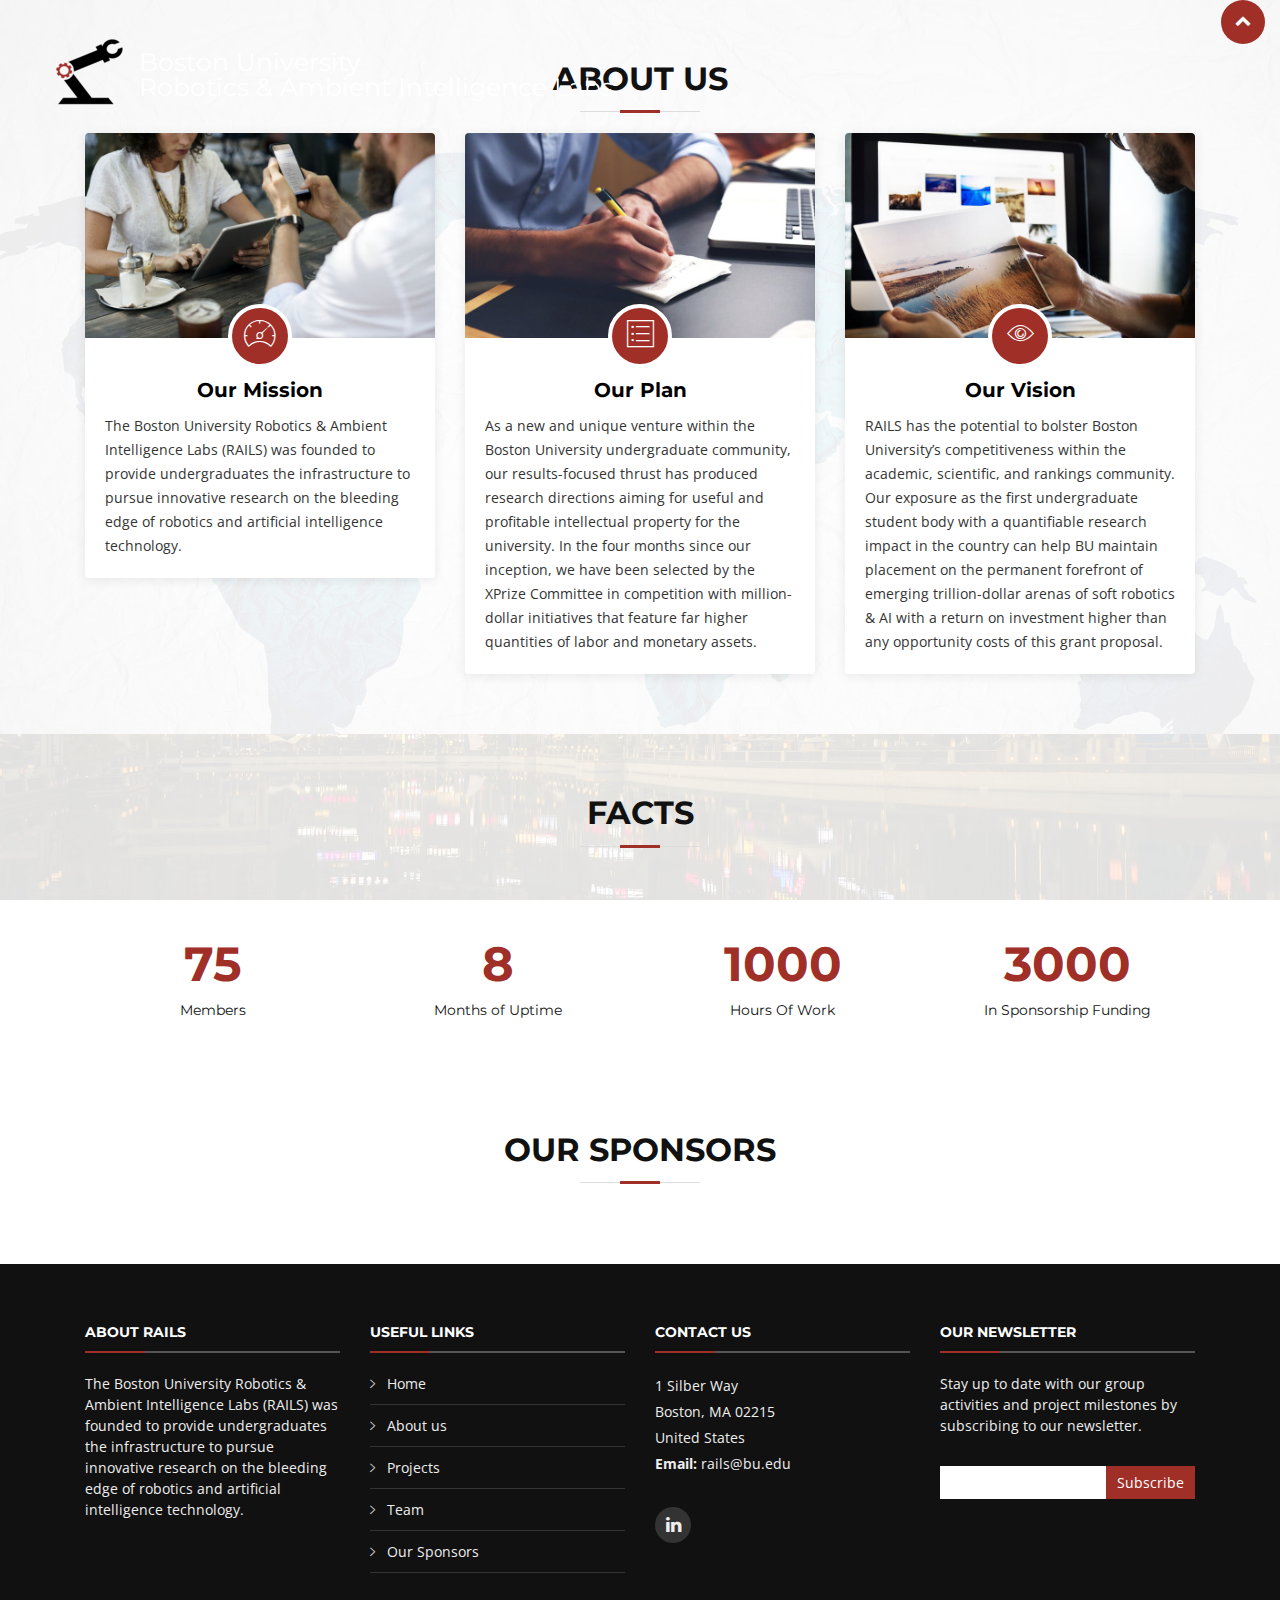
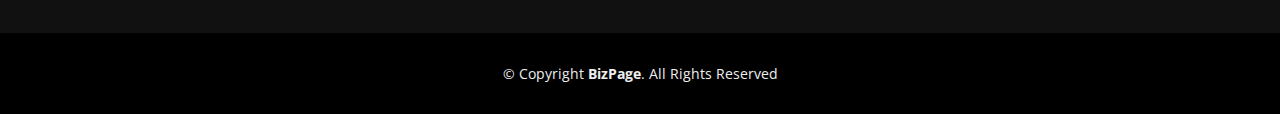
==== html/about.html @ ae58e908 "n" ====
<!DOCTYPE html>
<html lang="en">
<head>
  <meta charset="utf-8">
  <title>Home Page | BU RAILS</title>
  <meta content="width=device-width, initial-scale=1.0" name="viewport">
  <meta content="" name="keywords">
  <meta content="" name="description">

  <!-- Favicons -->
  <link href="../img/rails_official_shorter.png" rel="icon">
  <link href="../img/rails_official_shorter.png" rel="apple-touch-icon">

  <!-- Google Fonts -->
  <link href="https://fonts.googleapis.com/css?family=Open+Sans:300,300i,400,400i,700,700i|Montserrat:300,400,500,700" rel="stylesheet">

  <!-- Bootstrap CSS File -->
  <link href="../lib/bootstrap/css/bootstrap.min.css" rel="stylesheet">

  <!-- Libraries CSS Files -->
  <link href="../lib/font-awesome/css/font-awesome.min.css" rel="stylesheet">
  <link href="../lib/animate/animate.min.css" rel="stylesheet">
  <link href="../lib/ionicons/css/ionicons.min.css" rel="stylesheet">
  <link href="../lib/owlcarousel/assets/owl.carousel.min.css" rel="stylesheet">
  <link href="../lib/lightbox/css/lightbox.min.css" rel="stylesheet">

  <!-- Main Stylesheet File -->
  <link href="../css/style.css" rel="stylesheet">

  <!-- =======================================================
    Theme Name: BizPage
    Theme URL: https://bootstrapmade.com/bizpage-bootstrap-business-template/
    Author: BootstrapMade.com
    License: https://bootstrapmade.com/license/
  ======================================================= -->
</head>

<body>

  <!--==========================
    Header
  ============================-->
  <header id="header">
    <div class="container-fluid">

      <div id="logo" class="pull-left">
        <!--<h1><a href="#intro" class="scrollto">RAILS</a></h1>-->
        <!-- Uncomment below if you prefer to use an image logo -->
        <a href="#intro">
            <img src="../img/rails_simplelogo_70px.png" alt="RAILS" title="RAILS" />

            <h6>Boston University<br/>Robotics & Ambient Intelligence Labs</h6>
        </a>
      </div>

      <nav id="nav-menu-container">
        <ul class="nav-menu">
            <li class="menu-active"><a href="https://railsbu.github.io/">Home</a></li>
            <li><a href="html/about.html">About Us</a></li>
            <li><a href="#portfolio">Projects</a></li>
            <li><a href="html/team.html">Team</a></li>
            <li><a href="html/contact.html">Contact</a></li>
        </ul>
      </nav><!-- #nav-menu-container -->
    </div>
  </header><!-- #header -->

    <!--==========================
      About Us Section
    ============================-->
    <section id="about">
      <div class="container">

        <header class="section-header">
          <h3>About Us</h3>
          </header>

        <div class="row about-cols">

          <div class="col-md-4 wow fadeInUp">
            <div class="about-col">
              <div class="img">
                <img src="../img/about-mission.jpg" alt="" class="img-fluid">
                <div class="icon"><i class="ion-ios-speedometer-outline"></i></div>
              </div>
              <h2 class="title"><a href="#">Our Mission</a></h2>
              <p>
                The Boston University Robotics & Ambient Intelligence Labs (RAILS) was founded to provide undergraduates the infrastructure to pursue innovative research on the bleeding edge of robotics and artificial intelligence technology.
              </p>
            </div>
          </div>

          <div class="col-md-4 wow fadeInUp" data-wow-delay="0.1s">
            <div class="about-col">
              <div class="img">
                <img src="../img/about-plan.jpg" alt="" class="img-fluid">
                <div class="icon"><i class="ion-ios-list-outline"></i></div>
              </div>
              <h2 class="title"><a href="#">Our Plan</a></h2>
              <p>
                As a new and unique venture within the Boston University undergraduate community, our results-focused thrust has produced research directions aiming for useful and profitable intellectual property for the university. In the four months since our inception, we have been selected by the XPrize Committee in competition with million-dollar initiatives that feature far higher quantities of labor and monetary assets.
             </p>
            </div>
          </div>

          <div class="col-md-4 wow fadeInUp" data-wow-delay="0.2s">
            <div class="about-col">
              <div class="img">
                <img src="../img/about-vision.jpg" alt="" class="img-fluid">
                <div class="icon"><i class="ion-ios-eye-outline"></i></div>
              </div>
              <h2 class="title"><a href="#">Our Vision</a></h2>
              <p>
                RAILS has the potential to bolster Boston University’s competitiveness within the academic, scientific, and rankings community. Our exposure as the first undergraduate student body with a quantifiable research impact in the country can help BU maintain placement on the permanent forefront of emerging trillion-dollar arenas of soft robotics & AI with a return on investment higher than any opportunity costs of this grant proposal.
            </p>
            </div>
          </div>

        </div>

      </div>
    </section><!-- #about -->

    <!--==========================
      Call To Action Section
    ============================-->
    <!--
    <section id="call-to-action" class="wow fadeIn">
      <div class="container text-center">
        <h3>Call To Action</h3>
        <p> Duis aute irure dolor in reprehenderit in voluptate velit esse cillum dolore eu fugiat nulla pariatur. Excepteur sint occaecat cupidatat non proident, sunt in culpa qui officia deserunt mollit anim id est laborum.</p>
        <a class="cta-btn" href="#">Call To Action</a>
      </div>
    </section>
-->
    <!--==========================
      Facts Section
    ============================-->
    <section id="facts"  class="wow fadeIn">
      <div class="container">

        <header class="section-header">
          <h3>Facts</h3>
          <p></p>
        </header>

        <div class="row counters">

  				<div class="col-lg-3 col-6 text-center">
            <span data-toggle="counter-up">75</span>
            <p>Members</p>
  				</div>

          <div class="col-lg-3 col-6 text-center">
            <span data-toggle="counter-up">8</span>
            <p>Months of Uptime</p>
  				</div>

          <div class="col-lg-3 col-6 text-center">
            <span data-toggle="counter-up">1000</span>
            <p>Hours Of Work</p>
  				</div>

          <div class="col-lg-3 col-6 text-center">
            <span data-toggle="counter-up">3000</span>
            <p>In Sponsorship Funding</p>
  				</div>

  			</div>

        <div class="facts-img">
          <!--<img src="img/facts-img.png" alt="" class="img-fluid">-->
        </div>

      </div>
    </section><!-- #facts -->

    <!--==========================
      Clients Section
    ============================-->
    <section id="clients" class="wow fadeInUp">
      <div class="container">

        <header class="section-header">
          <h3>Our Sponsors</h3>
        </header>

        <div class="owl-carousel clients-carousel">
          <img src="https://www.students-care.org/wp-content/uploads/2018/08/kisspng-boston-university-school-of-medicine-wright-state-suffer-5adefe54604e06.8431782415245635403945.jpg" alt="">
          <img src="https://images.squarespace-cdn.com/content/v1/5650b8e1e4b0991ab30cf61d/1458329769223-P8NZ85HAK9M8F4LHH45E/ke17ZwdGBToddI8pDm48kH2Of9ej6gnfj652TSZ3IOEUqsxRUqqbr1mOJYKfIPR7LoDQ9mXPOjoJoqy81S2I8N_N4V1vUb5AoIIIbLZhVYxCRW4BPu10St3TBAUQYVKc9WMqFP_elgBXcAy7iC73kdbH159Rmvn1_yqMf7mKYiL2Nzh0pHZo_UeuCf4pM_An/MElogosimple.jpg" alt="">
          <img src="https://www.himaya.io/sites/default/files/styles/unlock_news_view/public/news/images/thumbnail/arrow.png?itok=tdV38Q7k" alt="">
          <img src="https://www.bu.edu/eng/files/2017/02/ECELogo-1.jpg" alt="">
          <img src="https://mms.businesswire.com/media/20180312005419/en/645467/23/3263738_RS35464_ANA_Avatar_Color_and_Black-3.jpg" alt="">
          <img src="https://battlebots.com/wp-content/uploads/2015/05/New-BB-Logo.png" alt="">
          <img src="https://media-exp1.licdn.com/dms/image/C4D1BAQF2_RoaacWX8A/company-background_10000/0?e=2159024400&v=beta&t=hKJYhcTt2IaDWx4BBi3sscMKl23bJ0z5iH2pBeKtIgE" alt="">

        </div>

      </div>
    </section><!-- #clients -->
<!--

    <section id="testimonials" class="section-bg wow fadeInUp">
      <div class="container">

        <header class="section-header">
          <h3>Testimonials</h3>
        </header>

        <div class="owl-carousel testimonials-carousel">

          <div class="testimonial-item">
            <img src="img/testimonial-1.jpg" class="testimonial-img" alt="">
            <h3>Saul Goodman</h3>
            <h4>Ceo &amp; Founder</h4>
            <p>
              <img src="img/quote-sign-left.png" class="quote-sign-left" alt="">
              Proin iaculis purus consequat sem cure digni ssim donec porttitora entum suscipit rhoncus. Accusantium quam, ultricies eget id, aliquam eget nibh et. Maecen aliquam, risus at semper.
              <img src="img/quote-sign-right.png" class="quote-sign-right" alt="">
            </p>
          </div>

          <div class="testimonial-item">
            <img src="img/testimonial-2.jpg" class="testimonial-img" alt="">
            <h3>Sara Wilsson</h3>
            <h4>Designer</h4>
            <p>
              <img src="img/quote-sign-left.png" class="quote-sign-left" alt="">
              Export tempor illum tamen malis malis eram quae irure esse labore quem cillum quid cillum eram malis quorum velit fore eram velit sunt aliqua noster fugiat irure amet legam anim culpa.
              <img src="img/quote-sign-right.png" class="quote-sign-right" alt="">
            </p>
          </div>

          <div class="testimonial-item">
            <img src="img/testimonial-3.jpg" class="testimonial-img" alt="">
            <h3>Jena Karlis</h3>
            <h4>Store Owner</h4>
            <p>
              <img src="img/quote-sign-left.png" class="quote-sign-left" alt="">
              Enim nisi quem export duis labore cillum quae magna enim sint quorum nulla quem veniam duis minim tempor labore quem eram duis noster aute amet eram fore quis sint minim.
              <img src="img/quote-sign-right.png" class="quote-sign-right" alt="">
            </p>
          </div>

          <div class="testimonial-item">
            <img src="img/testimonial-4.jpg" class="testimonial-img" alt="">
            <h3>Matt Brandon</h3>
            <h4>Freelancer</h4>
            <p>
              <img src="img/quote-sign-left.png" class="quote-sign-left" alt="">
              Fugiat enim eram quae cillum dolore dolor amet nulla culpa multos export minim fugiat minim velit minim dolor enim duis veniam ipsum anim magna sunt elit fore quem dolore labore illum veniam.
              <img src="img/quote-sign-right.png" class="quote-sign-right" alt="">
            </p>
          </div>

          <div class="testimonial-item">
            <img src="img/testimonial-5.jpg" class="testimonial-img" alt="">
            <h3>John Larson</h3>
            <h4>Entrepreneur</h4>
            <p>
              <img src="img/quote-sign-left.png" class="quote-sign-left" alt="">
              Quis quorum aliqua sint quem legam fore sunt eram irure aliqua veniam tempor noster veniam enim culpa labore duis sunt culpa nulla illum cillum fugiat legam esse veniam culpa fore nisi cillum quid.
              <img src="img/quote-sign-right.png" class="quote-sign-right" alt="">
            </p>
          </div>

        </div>

      </div>
    </section>
-->
  <!--==========================
    Footer
  ============================-->
  <footer id="footer">
    <div class="footer-top">
      <div class="container">
        <div class="row">

            <div class="col-lg-3 col-md-6 footer-links">
              <h4>About RAILS</h4>
              <p>The Boston University Robotics & Ambient Intelligence Labs (RAILS) was founded to provide undergraduates the infrastructure to pursue innovative research on the bleeding edge of robotics and artificial intelligence technology.</p>

            </div>

          <div class="col-lg-3 col-md-6 footer-links">
            <h4>Useful Links</h4>
            <ul>
              <li><i class="ion-ios-arrow-right"></i> <a href="#intro">Home</a></li>
              <li><i class="ion-ios-arrow-right"></i> <a href="#about">About us</a></li>
              <li><i class="ion-ios-arrow-right"></i> <a href="#portfolio">Projects</a></li>
              <li><i class="ion-ios-arrow-right"></i> <a href="#team">Team</a></li>
              <li><i class="ion-ios-arrow-right"></i> <a href="#clients">Our Sponsors</a></li>
            </ul>
          </div>

          <div class="col-lg-3 col-md-6 footer-contact">
            <h4>Contact Us</h4>
            <p>
              1 Silber Way <br>
              Boston, MA 02215<br>
              United States <br>
              <strong>Email:</strong> rails@bu.edu<br>
            </p>

            <div class="social-links">
              <a href="#" class="linkedin"><i class="fa fa-linkedin"></i></a>
            </div>

          </div>

          <div class="col-lg-3 col-md-6 footer-newsletter">
            <h4>Our Newsletter</h4>
            <p>Stay up to date with our group activities and project milestones by subscribing to our newsletter.</p>
            <form action="" method="post">
              <input type="email" name="email"><input type="submit"  value="Subscribe">
            </form>
          </div>

        </div>
      </div>
    </div>

    <div class="container">
      <div class="copyright">
        &copy; Copyright <strong>BizPage</strong>. All Rights Reserved
      </div>
      <div class="credits">
        <!--
          All the links in the footer should remain intact.
          You can delete the links only if you purchased the pro version.
          Licensing information: https://bootstrapmade.com/license/
          Purchase the pro version with working PHP/AJAX contact form: https://bootstrapmade.com/buy/?theme=BizPage
        -->

      </div>
    </div>
  </footer><!-- #footer -->

  <a href="#" class="back-to-top"><i class="fa fa-chevron-up"></i></a>

  <!-- JavaScript Libraries -->
  <script src="lib/jquery/jquery.min.js"></script>
  <script src="lib/jquery/jquery-migrate.min.js"></script>
  <script src="lib/bootstrap/js/bootstrap.bundle.min.js"></script>
  <script src="lib/easing/easing.min.js"></script>
  <script src="lib/superfish/hoverIntent.js"></script>
  <script src="lib/superfish/superfish.min.js"></script>
  <script src="lib/wow/wow.min.js"></script>
  <script src="lib/waypoints/waypoints.min.js"></script>
  <script src="lib/counterup/counterup.min.js"></script>
  <script src="lib/owlcarousel/owl.carousel.min.js"></script>
  <script src="lib/isotope/isotope.pkgd.min.js"></script>
  <script src="lib/lightbox/js/lightbox.min.js"></script>
  <script src="lib/touchSwipe/jquery.touchSwipe.min.js"></script>
  <!-- Contact Form JavaScript File -->
  <script src="contactform/contactform.js"></script>

  <!-- Template Main Javascript File -->
  <script src="js/main.js"></script>

</body>
</html>
---- css/style.css ----
/*
  Theme Name: BizPage
  Theme URL: https://bootstrapmade.com/bizpage-bootstrap-business-template/
  Author: BootstrapMade.com
  License: https://bootstrapmade.com/license/
*/
/*--------------------------------------------------------------
# General
--------------------------------------------------------------*/
body {
  background: #fff;
  color: #666666;
  font-family: "Open Sans", sans-serif;
}

a {
  color: #9F2F27;
  transition: 0.5s;
  position: relative;
  top: 0px;
}

a:hover, a:active, a:focus {
  color: #18d36e;
  outline: none;
  text-decoration: none;
}

p {
  padding: 0;
  margin: 0 0 30px 0;
}

h1, h2, h3, h4 {
  font-family: "Montserrat", sans-serif;
  font-weight: 400;
  margin: 0 0 20px 0;
  padding: 0;
}
h5 {
    color: #9F2F27;
    font-family: "Montserrat", sans-serif;
    font-weight: 400;
    margin: 0 0 20px 0;
    padding: 0;
    position: relative;
    top: 20px;
    left: 10px;

}
h6 {
    color: #FFFFFF;
    font-family: "Montserrat", sans-serif;
    font-weight: 400;
    margin: 0 0 20px 0;
    padding: 0;
    position: relative;
    top: 20px;
    left: 10px;

}
h6:hover, h6:active, h6:focus {
  color: #FFFFFF;
  outline: none;
  text-decoration: none;
}

/* Back to top button */
.back-to-top {
  position: fixed;
  display: none;
  background: #9F2F27;
  color: #fff;
  display: inline-block;
  width: 44px;
  height: 44px;
  text-align: center;
  line-height: 1;
  font-size: 16px;
  border-radius: 50%;
  right: 15px;
  bottom: 15px;
  transition: background 0.5s;
  z-index: 11;
}

.back-to-top i {
  padding-top: 12px;
  color: #fff;
}

@media (max-width: 768px) {
  .back-to-top {
    bottom: 15px;
  }
}

/*--------------------------------------------------------------
# Header
--------------------------------------------------------------*/
#header {
  padding: 30px 0;
  height: 92px;
  position: fixed;
  left: 0;
  top: 0;
  right: 0;
  transition: all 0.5s;
  z-index: 997;
}

#header.header-scrolled {
  background: rgba(100, 0, 0, 0.9);
  padding: 20px 0;
  height: 120px;
  transition: all 0.5s;
}

#header #logo {
  float: left;
}

@media (min-width: 1024px) {
  #header #logo {
    padding-left: 40px;
  }
}

#header #logo h1 {
  font-size: 34px;
  margin: 0;
  padding: 0;
  line-height: 1;
  font-family: "Montserrat", sans-serif;
  font-weight: 700;
  letter-spacing: 3px;
}
#header #logo h5 {
  font-size: 35px;
  margin: 0;
  padding: 0;
  line-height: 1;
  font-family: "Montserrat", sans-serif;
  font-weight: 300;
  letter-spacing: 0px;
  display: inline-block;
}
#header #logo h6 {
  font-size: 25px;
  margin: 0;
  padding: 0;
  line-height: 1;
  font-family: "Montserrat", sans-serif;
  font-weight: 400;
  letter-spacing: 0px;
  display: inline-block;
}

#header #logo h1 a, #header #logo h1 a:hover {
  color: #fff;
  font-size: 34px;
  padding-top: 50px;
  padding-left: 10px;
  border-left: 4px solid #9F2F27;
}

#header #logo img {
  padding: 0;
  margin: 0;
}

@media (max-width: 768px) {
  #header #logo h1 {
    font-size: 28px;
  }
  #header #logo img {
    max-height: 40px;
  }
}

/*--------------------------------------------------------------
# Intro Section
--------------------------------------------------------------*/
#intro {
  display: table;
  width: 100%;
  height: 100vh;
  background: #000;
}

#intro .carousel-item {
  width: 100%;
  height: 100vh;
  background-size: cover;
  background-position: center;
  background-repeat: no-repeat;
}

#intro .carousel-item::before {
  content: '';
  background-color: rgba(0, 0, 0, 0.3);
  position: absolute;
  height: 100%;
  width: 100%;
  top: 0;
  right: 0;
  left: 0;
  bottom: 0;
}

#intro .carousel-container {
  display: flex;
  justify-content: center;
  align-items: center;
  position: absolute;
  bottom: 0;
  top: 0;
  left: 0;
  right: 0;
}

#intro .carousel-content {
  text-align: center;
}

#intro h1 {
  color: #fff;
  margin-bottom: 30px;
  font-size: 60px;
  font-weight: 700;
}

@media (max-width: 300px) {
  #intro h1 {
    font-size: 28px;
  }
}

#intro p {
  width: 80%;
  font-size: 30px;
  font-weight: 400;
  align-items: center;
  margin: 0 auto 30px auto;
  color: #ffe;
}

@media (min-width: 600px) {
  #intro p {
    width: 60%;
  }
}

#intro .carousel-fade .carousel-inner .carousel-item {
  -webkit-transition-property: opacity;
  transition-property: opacity;
}

#intro .carousel-fade .carousel-inner .carousel-item,
#intro .carousel-fade .carousel-inner .active.carousel-item-left,
#intro .carousel-fade .carousel-inner .active.carousel-item-right {
  opacity: 0;
}

#intro .carousel-fade .carousel-inner .active,
#intro .carousel-fade .carousel-inner .carousel-item-next.carousel-item-left,
#intro .carousel-fade .carousel-inner .carousel-item-prev.carousel-item-right {
  opacity: 1;
  transition: 0.5s;
}

#intro .carousel-fade .carousel-inner .carousel-item-next,
#intro .carousel-fade .carousel-inner .carousel-item-prev,
#intro .carousel-fade .carousel-inner .active.carousel-item-left,
#intro .carousel-fade .carousel-inner .active.carousel-item-right {
  left: 0;
  -webkit-transform: translate3d(0, 0, 0);
  transform: translate3d(0, 0, 0);
}

#intro .carousel-control-prev, #intro .carousel-control-next {
  width: 10%;
}

@media (min-width: 1024px) {
  #intro .carousel-control-prev, #intro .carousel-control-next {
    width: 5%;
  }
}

#intro .carousel-control-next-icon, #intro .carousel-control-prev-icon {
  background: none;
  font-size: 32px;
  line-height: 1;
}

#intro .carousel-indicators li {
  cursor: pointer;
}

#intro .btn-get-started {
  font-family: "Montserrat", sans-serif;
  font-weight: 500;
  font-size: 16px;
  letter-spacing: 1px;
  display: inline-block;
  padding: 8px 32px;
  border-radius: 50px;
  transition: 0.5s;
  margin: 10px;
  color: #fff;
  background: #9F2F27;
}

#intro .btn-get-started:hover {
  background: #fff;
  color: #9F2F27;
}

/*--------------------------------------------------------------
# Navigation Menu
--------------------------------------------------------------*/
/* Nav Menu Essentials */
.nav-menu, .nav-menu * {
  margin: 0;
  padding: 0;
  list-style: none;
}

.nav-menu ul {
  position: absolute;
  display: none;
  top: 100%;
  left: 0;
  z-index: 99;
}

.nav-menu li {
  position: relative;
  white-space: nowrap;
}

.nav-menu > li {
  float: left;
}

.nav-menu li:hover > ul,
.nav-menu li.sfHover > ul {
  display: block;
}

.nav-menu ul ul {
  top: 0;
  left: 100%;
}

.nav-menu ul li {
  min-width: 180px;
}

/* Nav Menu Arrows */
.sf-arrows .sf-with-ul {
  padding-right: 30px;
}

.sf-arrows .sf-with-ul:after {
  content: "\f107";
  position: absolute;
  right: 15px;
  font-family: FontAwesome;
  font-style: normal;
  font-weight: normal;
}

.sf-arrows ul .sf-with-ul:after {
  content: "\f105";
}

/* Nav Meu Container */
#nav-menu-container {
  position: absolute;
  top: 80px;
  left: 1350px;
  float: right;
  margin: 0;
}

@media (min-width: 1024px) {
  #nav-menu-container {
    padding-right: 60px;
  }
}

@media (max-width: 768px) {
  #nav-menu-container {
    display: none;
  }
}

/* Nav Meu Styling */
.nav-menu a {
  padding: 0 8px 10px 8px;
  text-decoration: none;
  display: inline-block;
  color: #fff;
  font-family: "Montserrat", sans-serif;
  font-weight: 700;
  font-size: 15px;
  text-transform: uppercase;
  outline: none;
}

.nav-menu li:hover > a, .nav-menu > .menu-active > a {
  color: #9F2F27;
}

.nav-menu > li {
  margin-left: 10px;
}

.nav-menu ul {
  margin: 4px 0 0 0;
  padding: 10px;
  box-shadow: 0px 0px 30px rgba(127, 137, 161, 0.25);
  background: #fff;
}

.nav-menu ul li {
  transition: 0.3s;
}

.nav-menu ul li a {
  padding: 10px;
  color: #333;
  transition: 0.3s;
  display: block;
  font-size: 20px;
  text-transform: none;
}

.nav-menu ul li:hover > a {
  color: #9F2F27;
}

.nav-menu ul ul {
  margin: 0;
}

/* Mobile Nav Toggle */
#mobile-nav-toggle {
  position: fixed;
  right: 0;
  top: 0;
  z-index: 999;
  margin: 20px 20px 0 0;
  border: 0;
  background: none;
  font-size: 24px;
  display: none;
  transition: all 0.4s;
  outline: none;
  cursor: pointer;
}

#mobile-nav-toggle i {
  color: #fff;
}

@media (max-width: 768px) {
  #mobile-nav-toggle {
    display: inline;
  }
}

/* Mobile Nav Styling */
#mobile-nav {
  position: fixed;
  top: 0;
  padding-top: 18px;
  bottom: 0;
  z-index: 998;
  background: rgba(0, 0, 0, 0.8);
  left: -260px;
  width: 260px;
  overflow-y: auto;
  transition: 0.4s;
}

#mobile-nav ul {
  padding: 0;
  margin: 0;
  list-style: none;
}

#mobile-nav ul li {
  position: relative;
}

#mobile-nav ul li a {
  color: #fff;
  font-size: 13px;
  text-transform: uppercase;
  overflow: hidden;
  padding: 10px 22px 10px 15px;
  position: relative;
  text-decoration: none;
  width: 100%;
  display: block;
  outline: none;
  font-weight: 700;
  font-family: "Montserrat", sans-serif;
}

#mobile-nav ul li a:hover {
  color: #fff;
}

#mobile-nav ul li li {
  padding-left: 30px;
}

#mobile-nav ul .menu-has-children i {
  position: absolute;
  right: 0;
  z-index: 99;
  padding: 15px;
  cursor: pointer;
  color: #fff;
}

#mobile-nav ul .menu-has-children i.fa-chevron-up {
  color: #9F2F27;
}

#mobile-nav ul .menu-has-children li a {
  text-transform: none;
}

#mobile-nav ul .menu-item-active {
  color: #9F2F27;
}

#mobile-body-overly {
  width: 100%;
  height: 100%;
  z-index: 997;
  top: 0;
  left: 0;
  position: fixed;
  background: rgba(0, 0, 0, 0.7);
  display: none;
}

/* Mobile Nav body classes */
body.mobile-nav-active {
  overflow: hidden;
}

body.mobile-nav-active #mobile-nav {
  left: 0;
}

body.mobile-nav-active #mobile-nav-toggle {
  color: #fff;
}

/*--------------------------------------------------------------
# Sections
--------------------------------------------------------------*/
/* Sections Header
--------------------------------*/
.section-header h3 {
  font-size: 32px;
  color: #111;
  text-transform: uppercase;
  text-align: center;
  font-weight: 700;
  position: relative;
  padding-bottom: 15px;
}

.section-header h3::before {
  content: '';
  position: absolute;
  display: block;
  width: 120px;
  height: 1px;
  background: #ddd;
  bottom: 1px;
  left: calc(50% - 60px);
}

.section-header h3::after {
  content: '';
  position: absolute;
  display: block;
  width: 40px;
  height: 3px;
  background: #9F2F27;
  bottom: 0;
  left: calc(50% - 20px);
}

.section-header p {
  text-align: center;
  padding-bottom: 30px;
  color: #333;
}

/* Section with background
--------------------------------*/
.section-bg {
  background: #f7f7f7;
}

/* Featured Services Section
--------------------------------*/
#featured-services {
  background: #000;
}

#featured-services .box {
  padding: 30px 20px;
}

#featured-services .box-bg {
  background-image: linear-gradient(0deg, #000000 0%, #242323 50%, #000000 100%);
}

#featured-services i {
  color: #9F2F27;
  font-size: 48px;
  display: inline-block;
  line-height: 1;
}

#featured-services h4 {
  font-weight: 400;
  margin: 15px 0;
  font-size: 18px;
}

#featured-services h4 a {
  color: #fff;
}

#featured-services h4 a:hover {
  color: #9F2F27;
}

#featured-services p {
  font-size: 14px;
  line-height: 24px;
  color: #fff;
  margin-bottom: 0;
}

/* About Us Section
--------------------------------*/
#about {
  background: url("../img/about-bg.jpg") center top no-repeat fixed;
  background-size: cover;
  padding: 60px 0 40px 0;
  position: relative;
}

#about::before {
  content: '';
  position: absolute;
  left: 0;
  right: 0;
  top: 0;
  bottom: 0;
  background: rgba(255, 255, 255, 0.92);
  z-index: 9;
}

#about .container {
  position: relative;
  z-index: 10;
}

#about .about-col {
  background: #fff;
  border-radius: 0 0 4px 4px;
  box-shadow: 0px 2px 12px rgba(0, 0, 0, 0.08);
  margin-bottom: 20px;
}

#about .about-col .img {
  position: relative;
}

#about .about-col .img img {
  border-radius: 4px 4px 0 0;
}

#about .about-col .icon {
  width: 64px;
  height: 64px;
  padding-top: 8px;
  text-align: center;
  position: absolute;
  background-color: #9F2F27;
  border-radius: 50%;
  text-align: center;
  border: 4px solid #fff;
  left: calc( 50% - 32px);
  bottom: -30px;
  transition: 0.3s;
}

#about .about-col i {
  font-size: 36px;
  line-height: 1;
  color: #fff;
  transition: 0.3s;
}

#about .about-col:hover .icon {
  background-color: #fff;
}

#about .about-col:hover i {
  color: #9F2F27;
}

#about .about-col h2 {
  color: #000;
  text-align: center;
  font-weight: 700;
  font-size: 20px;
  padding: 0;
  margin: 40px 0 12px 0;
}

#about .about-col h2 a {
  color: #000;
}

#about .about-col h2 a:hover {
  color: #9F2F27;
}

#about .about-col p {
  font-size: 14px;
  line-height: 24px;
  color: #333;
  margin-bottom: 0;
  padding: 0 20px 20px 20px;
}

/* Services Section
--------------------------------*/
#services {
  background: #fff;
  background-size: cover;
  padding: 60px 0 40px 0;
}

#services .box {
  margin-bottom: 30px;
}

#services .icon {
  float: left;
}

#services .icon i {
  color: #9F2F27;
  font-size: 36px;
  line-height: 1;
  transition: 0.5s;
}

#services .title {
  margin-left: 60px;
  font-weight: 700;
  margin-bottom: 15px;
  font-size: 18px;
}

#services .title a {
  color: #111;
}

#services .box:hover .title a {
  color: #9F2F27;
}

#services .description {
  font-size: 14px;
  margin-left: 60px;
  line-height: 24px;
  margin-bottom: 0;
}

/* Call To Action Section
--------------------------------*/
#call-to-action {
  background: linear-gradient(rgba(0, 142, 99, 0.1), rgba(0, 0, 0, 0.1)), url(../img/call-to-action-bg.jpg) fixed center center;
  background-size: cover;
  padding: 60px 0;
}

#call-to-action h3 {
  color: #fff;
  font-size: 28px;
  font-weight: 700;
}

#call-to-action p {
  color: #fff;
}

#call-to-action .cta-btn {
  font-family: "Montserrat", sans-serif;
  text-transform: uppercase;
  font-weight: 500;
  font-size: 16px;
  letter-spacing: 1px;
  display: inline-block;
  padding: 8px 28px;
  border-radius: 25px;
  transition: 0.5s;
  margin-top: 10px;
  border: 2px solid #fff;
  color: #fff;
}

#call-to-action .cta-btn:hover {
  background: #9F2F27;
  border: 2px solid #9F2F27;
}

/* Call To Action Section
--------------------------------*/
#skills {
  padding: 60px 0;
}

#skills .progress {
  height: 35px;
  margin-bottom: 10px;
}

#skills .progress .skill {
  font-family: "Open Sans", sans-serif;
  line-height: 35px;
  padding: 0;
  margin: 0 0 0 20px;
  text-transform: uppercase;
}

#skills .progress .skill .val {
  float: right;
  font-style: normal;
  margin: 0 20px 0 0;
}

#skills .progress-bar {
  width: 1px;
  text-align: left;
  transition: .9s;
}

/* Facts Section
--------------------------------*/
#facts {
  background: url("../img/facts-bg.jpg") center top no-repeat fixed;
  background-size: cover;
  padding: 60px 0 0 0;
  position: relative;
}

#facts::before {
  content: '';
  position: absolute;
  left: 0;
  right: 0;
  top: 0;
  bottom: 0;
  background: rgba(255, 255, 255, 0.88);
  z-index: 9;
}

#facts .container {
  position: relative;
  z-index: 10;
}

#facts .counters span {
  font-family: "Montserrat", sans-serif;
  font-weight: bold;
  font-size: 48px;
  display: block;
  color: #9F2F27;
}

#facts .counters p {
  padding: 0;
  margin: 0 0 20px 0;
  font-family: "Montserrat", sans-serif;
  font-size: 14px;
  color: #111;
}

#facts .facts-img {
  text-align: center;
  padding-top: 30px;
}

/* Portfolio Section
--------------------------------*/
#portfolio {
  padding: 60px 0;
}

#portfolio #portfolio-flters {
  padding: 0;
  margin: 5px 0 35px 0;
  list-style: none;
  text-align: center;
}

#portfolio #portfolio-flters li {
  cursor: pointer;
  margin: 15px 15px 15px 0;
  display: inline-block;
  padding: 10px 20px;
  font-size: 12px;
  line-height: 20px;
  color: #666666;
  border-radius: 4px;
  text-transform: uppercase;
  background: #fff;
  margin-bottom: 5px;
  transition: all 0.3s ease-in-out;
}

#portfolio #portfolio-flters li:hover, #portfolio #portfolio-flters li.filter-active {
  background: #9F2F27;
  color: #fff;
}

#portfolio #portfolio-flters li:last-child {
  margin-right: 0;
}

#portfolio .portfolio-wrap {
  box-shadow: 0px 2px 12px rgba(0, 0, 0, 0.08);
  transition: 0.3s;
}

#portfolio .portfolio-wrap:hover {
  box-shadow: 0px 4px 14px rgba(0, 0, 0, 0.16);
}

#portfolio .portfolio-item {
  position: relative;
  height: 360px;
  overflow: hidden;
}

#portfolio .portfolio-item figure {
  background: #000;
  overflow: hidden;
  height: 240px;
  position: relative;
  border-radius: 4px 4px 0 0;
  margin: 0;
}

#portfolio .portfolio-item figure:hover img {
  opacity: 0.4;
  transition: 0.3s;
}

#portfolio .portfolio-item figure .link-preview, #portfolio .portfolio-item figure .link-details {
  position: absolute;
  display: inline-block;
  visibility: hidden;
  line-height: 1;
  text-align: center;
  width: 36px;
  height: 36px;
  background: #fff;
  border-radius: 50%;
  transition: 0.2s;
}

#portfolio .portfolio-item figure .link-preview i, #portfolio .portfolio-item figure .link-details i {
  padding-top: 6px;
  font-size: 22px;
  color: #333;
}

#portfolio .portfolio-item figure .link-preview:hover, #portfolio .portfolio-item figure .link-details:hover {
  background: #9F2F27;
}

#portfolio .portfolio-item figure .link-preview:hover i, #portfolio .portfolio-item figure .link-details:hover i {
  color: #fff;
}

#portfolio .portfolio-item figure .link-preview {
  left: calc(50% - 38px);
  top: calc(50% - 18px);
}

#portfolio .portfolio-item figure .link-details {
  right: calc(50% - 38px);
  top: calc(50% - 18px);
}

#portfolio .portfolio-item figure:hover .link-preview {
  visibility: visible;
  left: calc(50% - 44px);
}

#portfolio .portfolio-item figure:hover .link-details {
  visibility: visible;
  right: calc(50% - 44px);
}

#portfolio .portfolio-item .portfolio-info {
  background: #fff;
  text-align: center;
  padding: 30px;
  height: 90px;
  border-radius: 0 0 3px 3px;
}

#portfolio .portfolio-item .portfolio-info h4 {
  font-size: 18px;
  line-height: 1px;
  font-weight: 700;
  margin-bottom: 18px;
  padding-bottom: 0;
}

#portfolio .portfolio-item .portfolio-info h4 a {
  color: #333;
}

#portfolio .portfolio-item .portfolio-info h4 a:hover {
  color: #9F2F27;
}

#portfolio .portfolio-item .portfolio-info p {
  padding: 0;
  margin: 0;
  color: #b8b8b8;
  font-weight: 500;
  font-size: 14px;
  text-transform: uppercase;
}

/* Clients Section
--------------------------------*/
#clients {
  padding: 60px 0;
}

#clients img {
  max-width: 100%;
  opacity: 0.5;
  transition: 0.3s;
  padding: 15px 0;
}

#clients img:hover {
  opacity: 1;
}

#clients .owl-nav, #clients .owl-dots {
  margin-top: 5px;
  text-align: center;
}

#clients .owl-dot {
  display: inline-block;
  margin: 0 5px;
  width: 12px;
  height: 12px;
  border-radius: 50%;
  background-color: #ddd;
}

#clients .owl-dot.active {
  background-color: #9F2F27;
}

/* Testimonials Section
--------------------------------*/
#testimonials {
  padding: 60px 0;
}

#testimonials .section-header {
  margin-bottom: 40px;
}

#testimonials .testimonial-item {
  text-align: center;
}

#testimonials .testimonial-item .testimonial-img {
  width: 120px;
  border-radius: 50%;
  border: 4px solid #fff;
  margin: 0 auto;
}

#testimonials .testimonial-item h3 {
  font-size: 20px;
  font-weight: bold;
  margin: 10px 0 5px 0;
  color: #111;
}

#testimonials .testimonial-item h4 {
  font-size: 14px;
  color: #999;
  margin: 0 0 15px 0;
}

#testimonials .testimonial-item .quote-sign-left {
  margin-top: -15px;
  padding-right: 10px;
  display: inline-block;
  width: 37px;
}

#testimonials .testimonial-item .quote-sign-right {
  margin-bottom: -15px;
  padding-left: 10px;
  display: inline-block;
  max-width: 100%;
  width: 37px;
}

#testimonials .testimonial-item p {
  font-style: italic;
  margin: 0 auto 15px auto;
}

@media (min-width: 992px) {
  #testimonials .testimonial-item p {
    width: 80%;
  }
}

#testimonials .owl-nav, #testimonials .owl-dots {
  margin-top: 5px;
  text-align: center;
}

#testimonials .owl-dot {
  display: inline-block;
  margin: 0 5px;
  width: 12px;
  height: 12px;
  border-radius: 50%;
  background-color: #ddd;
}

#testimonials .owl-dot.active {
  background-color: #9F2F27;
}

/* Team Section
--------------------------------*/
#team {
  background: #fff;
  padding: 60px 0;
}

#team .member {
  text-align: center;
  margin-bottom: 20px;
  background: #000;
  position: relative;
}

#team .member .member-info {
  visibility: hidden;
  display: flex;
  justify-content: center;
  align-items: center;
  position: absolute;
  bottom: 0;
  top: 0;
  left: 0;
  right: 0;
  transition: 0.2s;
}

#team .member .member-info-content {
  margin-top: -50px;
  transition: margin 0.2s;
}

#team .member:hover .member-info {
  background: rgba(0, 0, 0, 0.7);
  visibility: visible;
  transition: 0.4s;
}

#team .member:hover .member-info-content {
  margin-top: 0;
  transition: margin 0.4s;
}

#team .member h4 {
  font-weight: 700;
  margin-bottom: 2px;
  font-size: 18px;
  color: #fff;
}

#team .member span {
  font-style: italic;
  display: block;
  font-size: 13px;
  color: #fff;
}

#team .member .social {
  margin-top: 15px;
}

#team .member .social a {
  transition: none;
  color: #fff;
}

#team .member .social a:hover {
  color: #9F2F27;
}

#team .member .social i {
  font-size: 18px;
  margin: 0 2px;
}

/* Contact Section
--------------------------------*/
#contact {
  padding: 60px 0;
}

#contact .contact-info {
  margin-bottom: 20px;
  text-align: center;
}

#contact .contact-info i {
  font-size: 48px;
  display: inline-block;
  margin-bottom: 10px;
  color: #9F2F27;
}

#contact .contact-info address, #contact .contact-info p {
  margin-bottom: 0;
  color: #000;
}

#contact .contact-info h3 {
  font-size: 18px;
  margin-bottom: 15px;
  font-weight: bold;
  text-transform: uppercase;
  color: #999;
}

#contact .contact-info a {
  color: #000;
}

#contact .contact-info a:hover {
  color: #9F2F27;
}

#contact .contact-address, #contact .contact-phone, #contact .contact-email {
  margin-bottom: 20px;
}

@media (min-width: 768px) {
  #contact .contact-address, #contact .contact-phone, #contact .contact-email {
    padding: 20px 0;
  }
}

@media (min-width: 768px) {
  #contact .contact-phone {
    border-left: 1px solid #ddd;
    border-right: 1px solid #ddd;
  }
}

#contact .form #sendmessage {
  color: #9F2F27;
  border: 1px solid #9F2F27;
  display: none;
  text-align: center;
  padding: 15px;
  font-weight: 600;
  margin-bottom: 15px;
}

#contact .form #errormessage {
  color: red;
  display: none;
  border: 1px solid red;
  text-align: center;
  padding: 15px;
  font-weight: 600;
  margin-bottom: 15px;
}

#contact .form #sendmessage.show, #contact .form #errormessage.show, #contact .form .show {
  display: block;
}

#contact .form .validation {
  color: red;
  display: none;
  margin: 0 0 20px;
  font-weight: 400;
  font-size: 13px;
}

#contact .form input, #contact .form textarea {
  padding: 10px 14px;
  border-radius: 0;
  box-shadow: none;
  font-size: 15px;
}

#contact .form button[type="submit"] {
  background: #9F2F27;
  border: 0;
  padding: 10px 30px;
  color: #fff;
  transition: 0.4s;
  cursor: pointer;
}

#contact .form button[type="submit"]:hover {
  background: #13a456;
}

/*--------------------------------------------------------------
# Footer
--------------------------------------------------------------*/
#footer {
  background: #000;
  padding: 0 0 30px 0;
  color: #eee;
  font-size: 14px;
}

#footer .footer-top {
  background: #111;
  padding: 60px 0 30px 0;
}

#footer .footer-top .footer-info {
  margin-bottom: 30px;
}

#footer .footer-top .footer-info h3 {
  font-size: 34px;
  margin: 0 0 20px 0;
  padding: 2px 0 2px 10px;
  line-height: 1;
  font-family: "Montserrat", sans-serif;
  font-weight: 700;
  letter-spacing: 3px;
  border-left: 4px solid #9F2F27;
}

#footer .footer-top .footer-info p {
  font-size: 14px;
  line-height: 24px;
  margin-bottom: 0;
  font-family: "Montserrat", sans-serif;
  color: #eee;
}

#footer .footer-top .social-links a {
  font-size: 18px;
  display: inline-block;
  background: #333;
  color: #eee;
  line-height: 1;
  padding: 8px 0;
  margin-right: 4px;
  border-radius: 50%;
  text-align: center;
  width: 36px;
  height: 36px;
  transition: 0.3s;
}

#footer .footer-top .social-links a:hover {
  background: #9F2F27;
  color: #fff;
}

#footer .footer-top h4 {
  font-size: 14px;
  font-weight: bold;
  color: #fff;
  text-transform: uppercase;
  position: relative;
  padding-bottom: 12px;
}

#footer .footer-top h4::before, #footer .footer-top h4::after {
  content: '';
  position: absolute;
  left: 0;
  bottom: 0;
  height: 2px;
}

#footer .footer-top h4::before {
  right: 0;
  background: #555;
}

#footer .footer-top h4::after {
  background: #9F2F27;
  width: 60px;
}

#footer .footer-top .footer-links {
  margin-bottom: 30px;
}

#footer .footer-top .footer-links ul {
  list-style: none;
  padding: 0;
  margin: 0;
}

#footer .footer-top .footer-links ul i {
  padding-right: 8px;
  color: #ddd;
}

#footer .footer-top .footer-links ul li {
  border-bottom: 1px solid #333;
  padding: 10px 0;
}

#footer .footer-top .footer-links ul li:first-child {
  padding-top: 0;
}

#footer .footer-top .footer-links ul a {
  color: #eee;
}

#footer .footer-top .footer-links ul a:hover {
  color: #9F2F27;
}

#footer .footer-top .footer-contact {
  margin-bottom: 30px;
}

#footer .footer-top .footer-contact p {
  line-height: 26px;
}

#footer .footer-top .footer-newsletter {
  margin-bottom: 30px;
}

#footer .footer-top .footer-newsletter input[type="email"] {
  border: 0;
  padding: 6px 8px;
  width: 65%;
}

#footer .footer-top .footer-newsletter input[type="submit"] {
  background: #9F2F27;
  border: 0;
  width: 35%;
  padding: 6px 0;
  text-align: center;
  color: #fff;
  transition: 0.3s;
  cursor: pointer;
}

#footer .footer-top .footer-newsletter input[type="submit"]:hover {
  background: #13a456;
}

#footer .copyright {
  text-align: center;
  padding-top: 30px;
}

#footer .credits {
  text-align: center;
  font-size: 13px;
  color: #ddd;
}
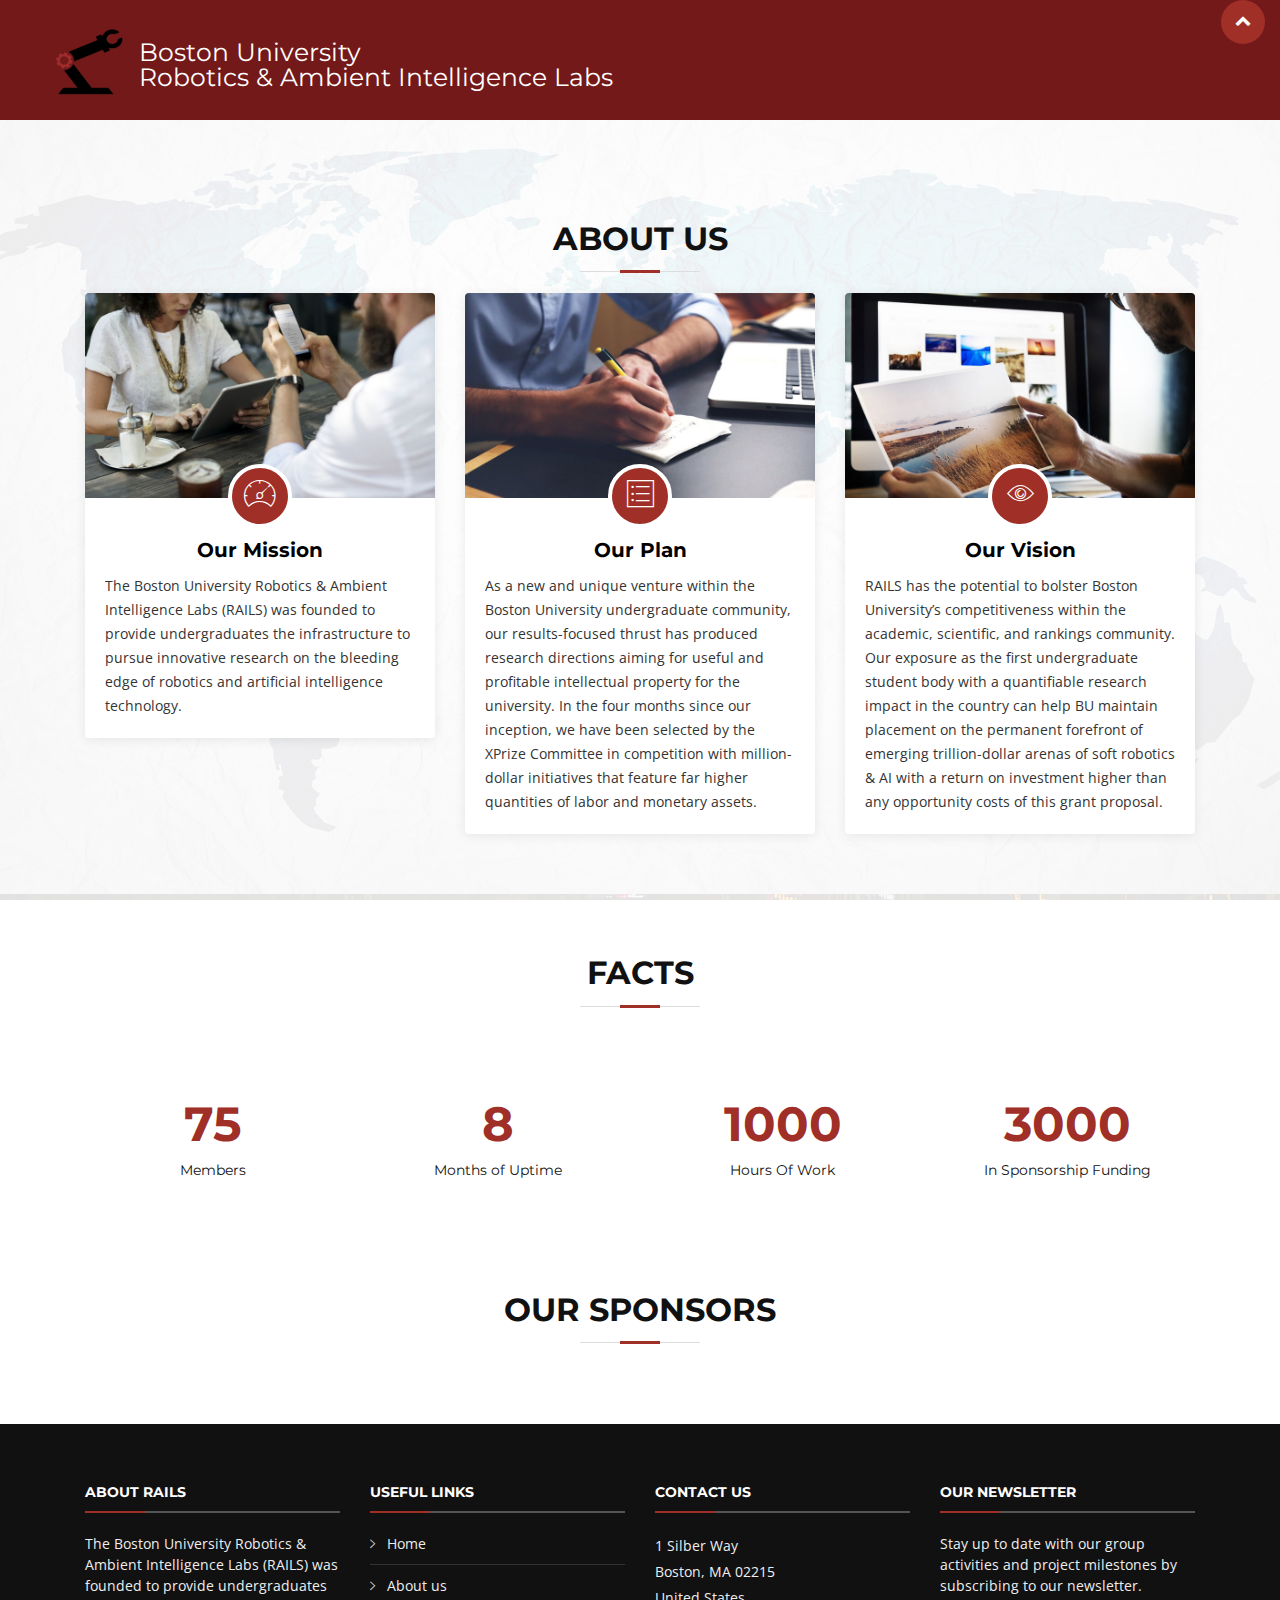
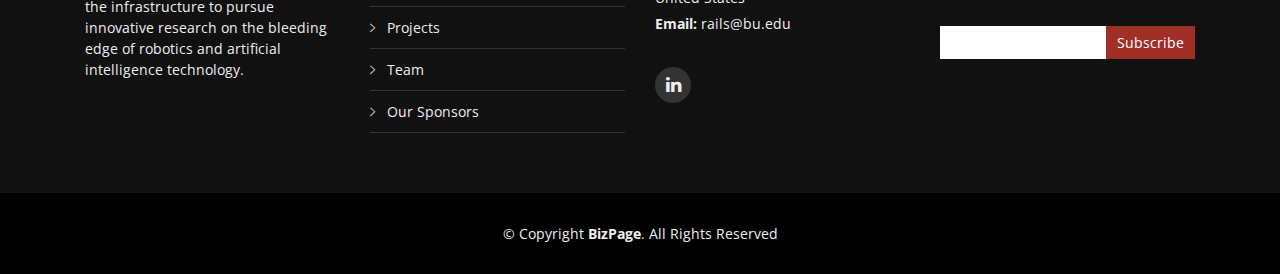
==== commit 6989bb2a: "b" ====
--- a/html/about.html
+++ b/html/about.html
@@ -2,7 +2,7 @@
 <html lang="en">
 <head>
   <meta charset="utf-8">
-  <title>Home Page | BU RAILS</title>
+  <title>About Us | BU RAILS</title>
   <meta content="width=device-width, initial-scale=1.0" name="viewport">
   <meta content="" name="keywords">
   <meta content="" name="description">
@@ -55,11 +55,11 @@
 
       <nav id="nav-menu-container">
         <ul class="nav-menu">
-            <li class="menu-active"><a href="https://railsbu.github.io/">Home</a></li>
-            <li><a href="html/about.html">About Us</a></li>
+            <li><a href="https://railsbu.github.io/">Home</a></li>
+            <li><a href="https://railsbu.github.io/html/about.html">About Us</a></li>
             <li><a href="#portfolio">Projects</a></li>
-            <li><a href="html/team.html">Team</a></li>
-            <li><a href="html/contact.html">Contact</a></li>
+            <li><a href="https://railsbu.github.io/html/team.html">Team</a></li>
+            <li><a href="https://railsbu.github.io/html/contact.html">Contact</a></li>
         </ul>
       </nav><!-- #nav-menu-container -->
     </div>
--- a/css/style.css
+++ b/css/style.css
@@ -99,6 +99,11 @@
 # Header
 --------------------------------------------------------------*/
 #header {
+  background: rgba(100, 0, 0, 0.9);
+  padding: 20px 0;
+  height: 120px;
+  transition: all 0.5s;
+  /*
   padding: 30px 0;
   height: 92px;
   position: fixed;
@@ -106,7 +111,7 @@
   top: 0;
   right: 0;
   transition: all 0.5s;
-  z-index: 997;
+  z-index: 997; */
 }
 
 #header.header-scrolled {
@@ -660,7 +665,7 @@
 #about {
   background: url("../img/about-bg.jpg") center top no-repeat fixed;
   background-size: cover;
-  padding: 60px 0 40px 0;
+  padding: 100px 0 40px 0;
   position: relative;
 }
 
@@ -677,7 +682,7 @@
 
 #about .container {
   position: relative;
-  z-index: 10;
+  z-index: 100;
 }
 
 #about .about-col {
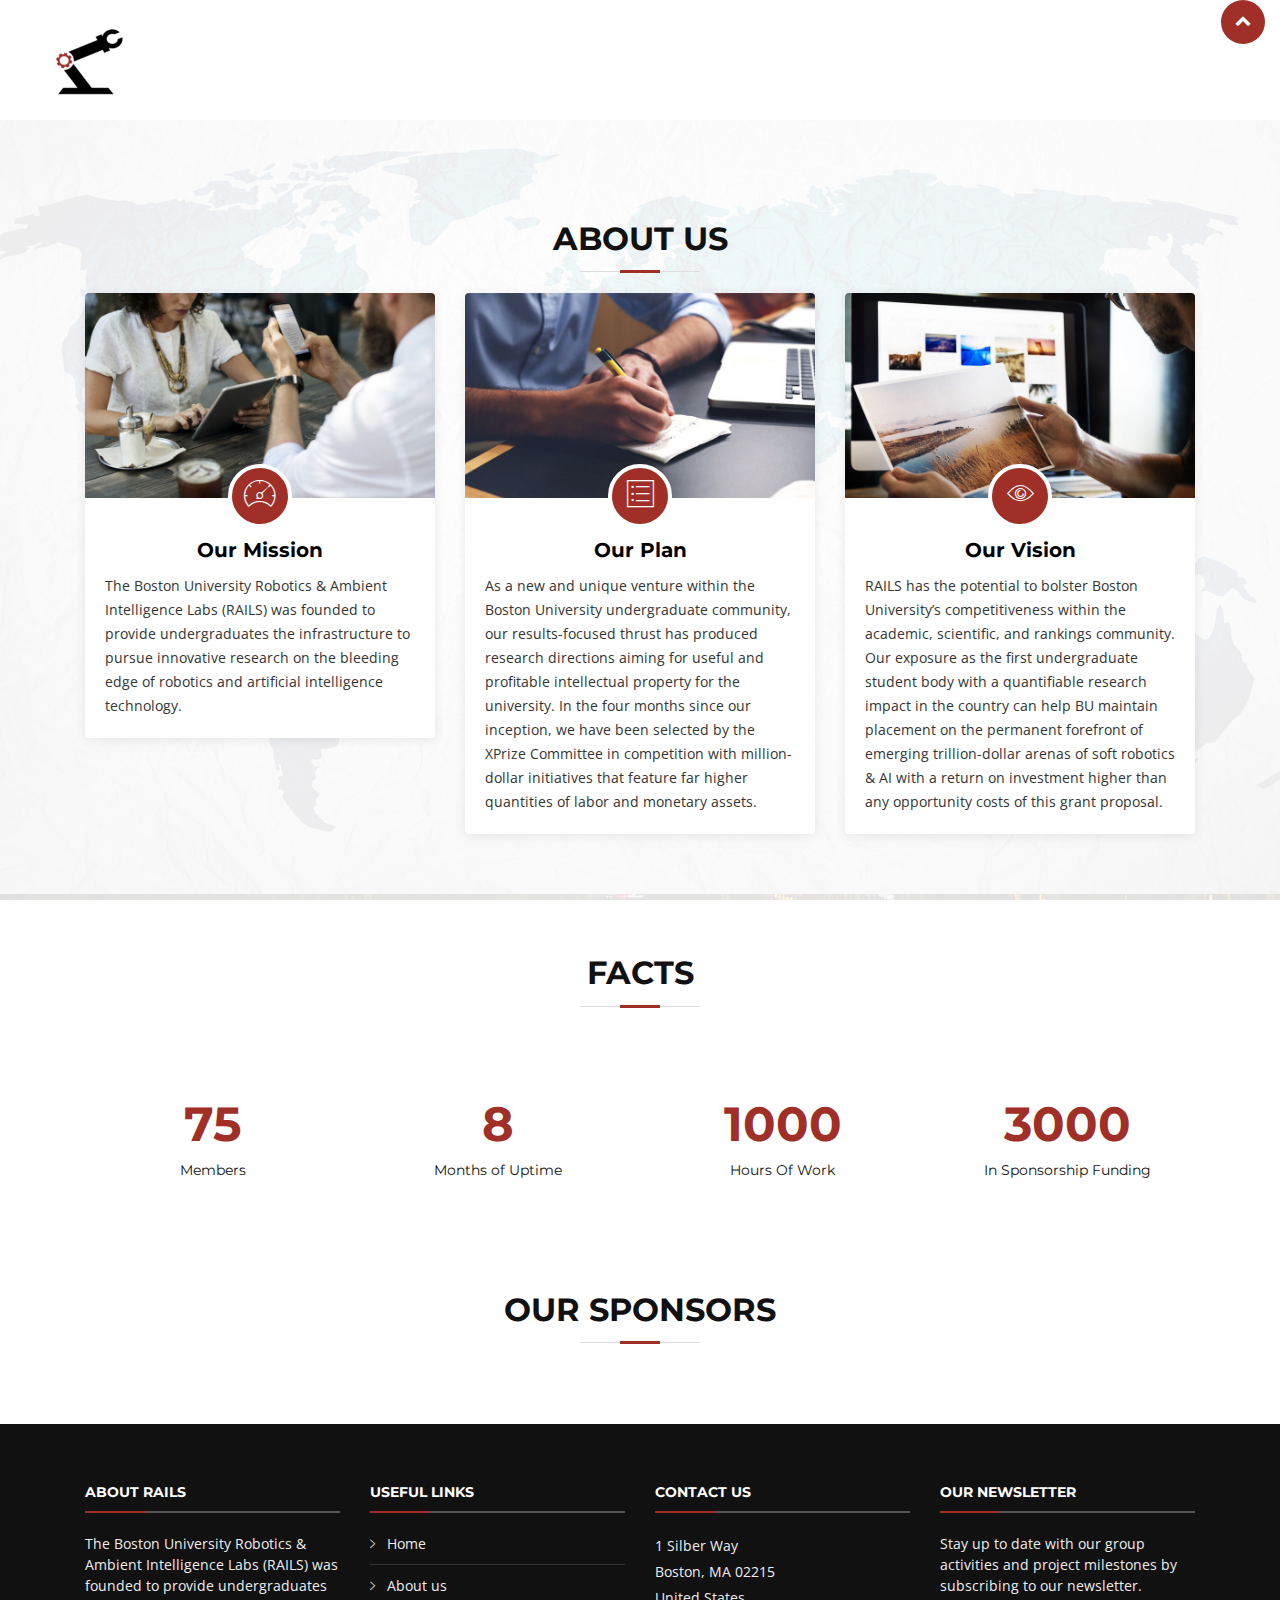
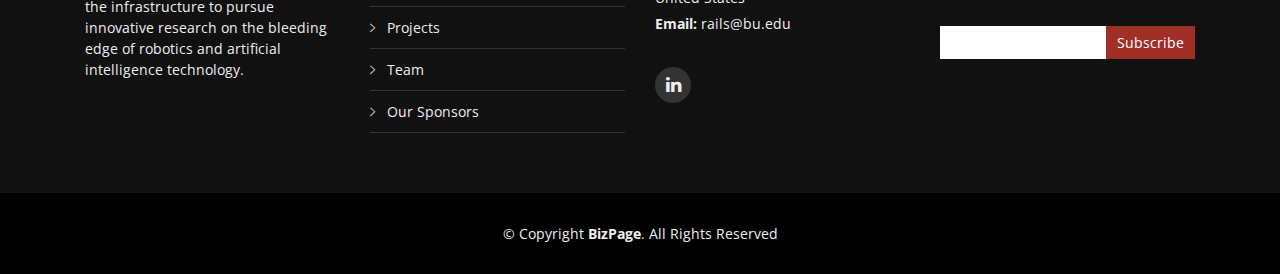
==== commit 37367084: "added new headeraux for branch pages" ====
--- a/html/about.html
+++ b/html/about.html
@@ -40,7 +40,7 @@
   <!--==========================
     Header
   ============================-->
-  <header id="header">
+  <header id="headeraux">
     <div class="container-fluid">
 
       <div id="logo" class="pull-left">
--- a/css/style.css
+++ b/css/style.css
@@ -99,11 +99,11 @@
 # Header
 --------------------------------------------------------------*/
 #header {
-  background: rgba(100, 0, 0, 0.9);
+  /*background: rgba(255, 255, 255, 0.0);
   padding: 20px 0;
   height: 120px;
-  transition: all 0.5s;
-  /*
+  transition: all 0.5s;*/
+
   padding: 30px 0;
   height: 92px;
   position: fixed;
@@ -111,7 +111,7 @@
   top: 0;
   right: 0;
   transition: all 0.5s;
-  z-index: 997; */
+  z-index: 997;
 }
 
 #header.header-scrolled {
@@ -179,6 +179,87 @@
     font-size: 28px;
   }
   #header #logo img {
+    max-height: 40px;
+  }
+}
+
+/*--------------------------------------------------------------
+# Headerux
+--------------------------------------------------------------*/
+#headeraux {
+  background: rgba(255, 255, 255, 0.0);
+  padding: 20px 0;
+  height: 120px;
+  transition: all 0.5s;
+
+
+}
+
+#headeraux.header-scrolled {
+  background: rgba(100, 0, 0, 0.9);
+  padding: 20px 0;
+  height: 120px;
+  transition: all 0.5s;
+}
+
+#headeraux #logo {
+  float: left;
+}
+
+@media (min-width: 1024px) {
+  #headeraux #logo {
+    padding-left: 40px;
+  }
+}
+
+#headeraux #logo h1 {
+  font-size: 34px;
+  margin: 0;
+  padding: 0;
+  line-height: 1;
+  font-family: "Montserrat", sans-serif;
+  font-weight: 700;
+  letter-spacing: 3px;
+}
+#headeraux #logo h5 {
+  font-size: 35px;
+  margin: 0;
+  padding: 0;
+  line-height: 1;
+  font-family: "Montserrat", sans-serif;
+  font-weight: 300;
+  letter-spacing: 0px;
+  display: inline-block;
+}
+#headeraux #logo h6 {
+  font-size: 25px;
+  margin: 0;
+  padding: 0;
+  line-height: 1;
+  font-family: "Montserrat", sans-serif;
+  font-weight: 400;
+  letter-spacing: 0px;
+  display: inline-block;
+}
+
+#headeraux #logo h1 a, #header #logo h1 a:hover {
+  color: #fff;
+  font-size: 34px;
+  padding-top: 50px;
+  padding-left: 10px;
+  border-left: 4px solid #9F2F27;
+}
+
+#headeraux #logo img {
+  padding: 0;
+  margin: 0;
+}
+
+@media (max-width: 768px) {
+  #headeraux #logo h1 {
+    font-size: 28px;
+  }
+  #headeraux #logo img {
     max-height: 40px;
   }
 }
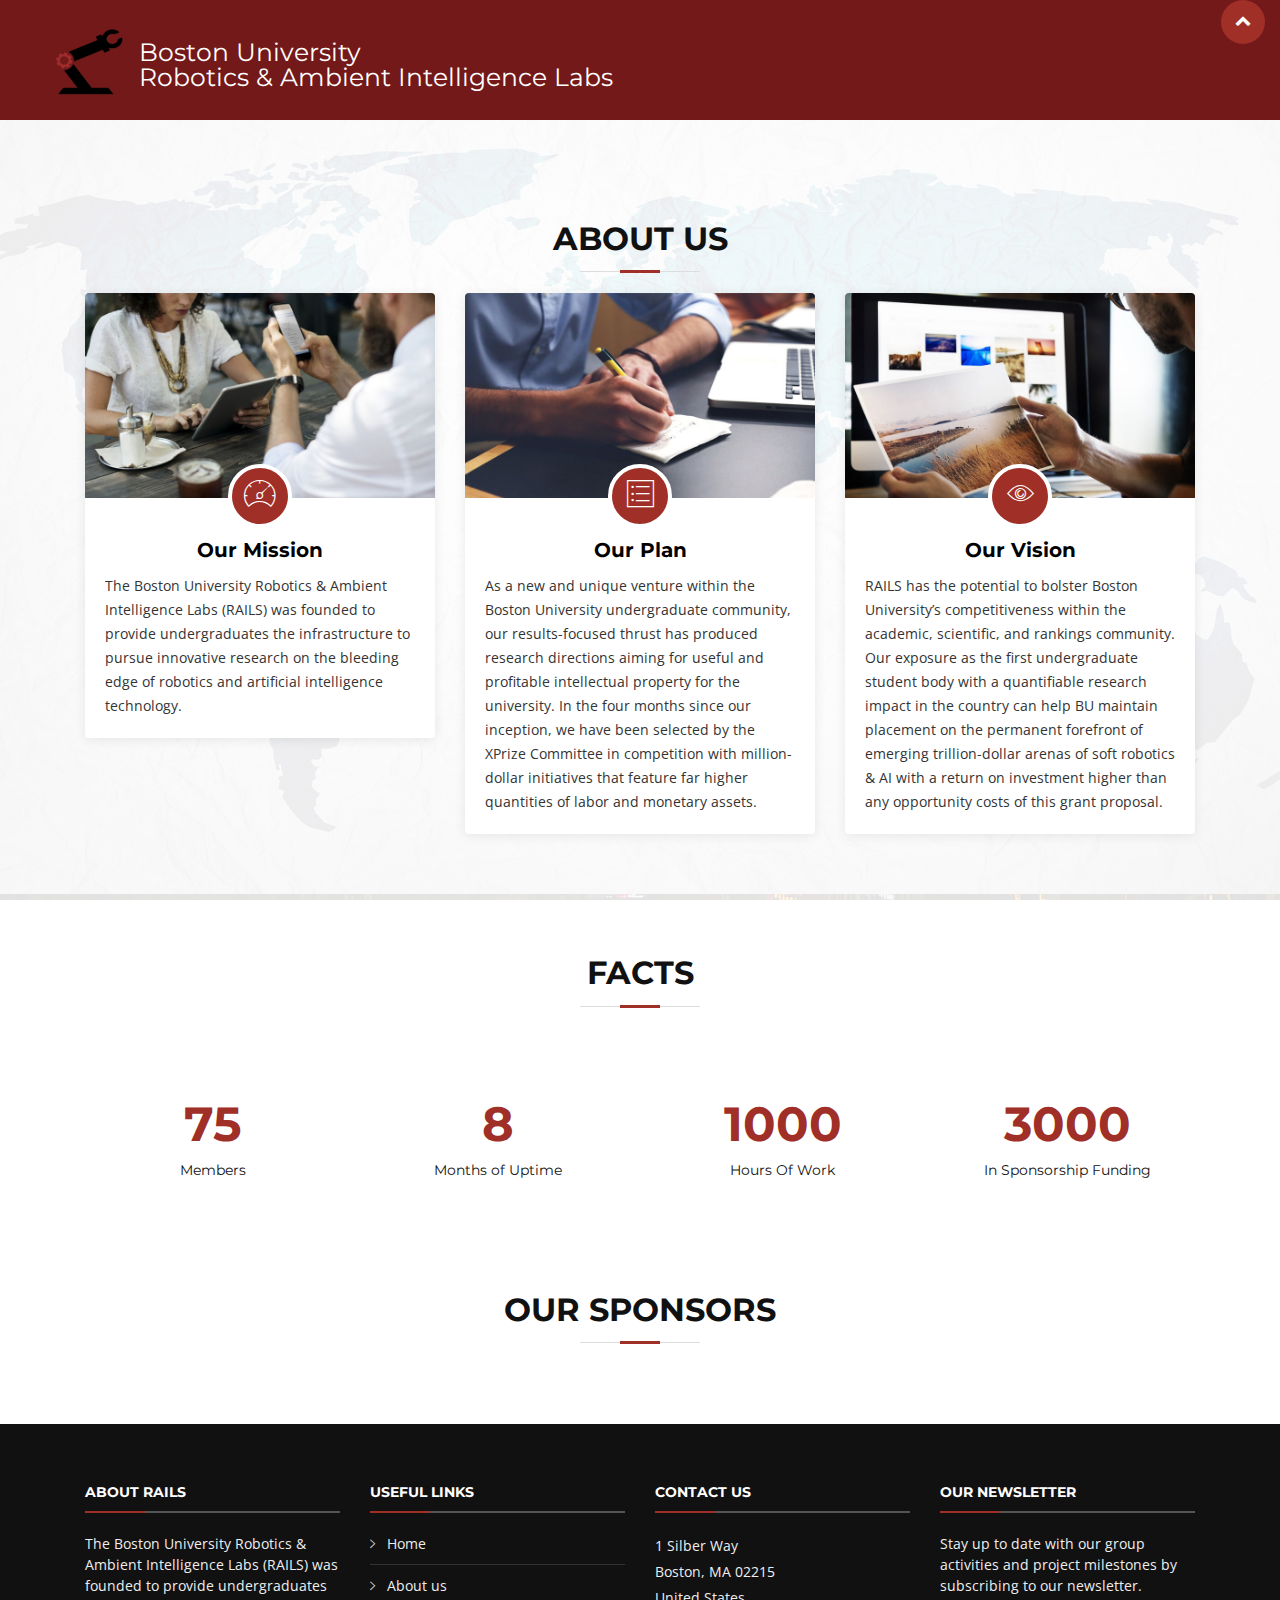
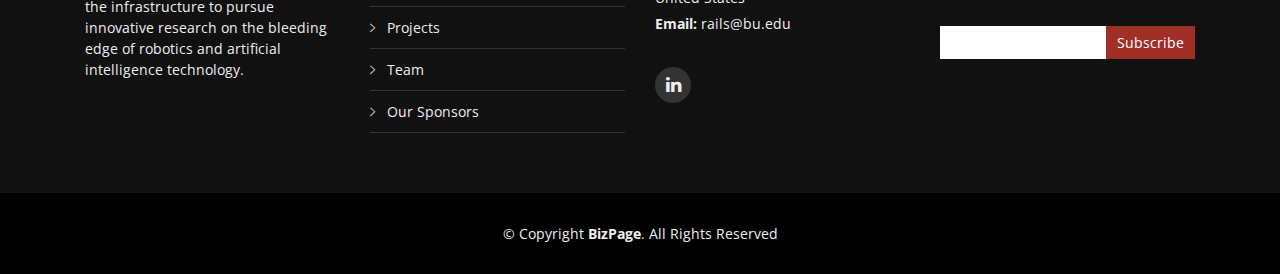
==== commit 3ee0fd66: "added project dropdown" ====
--- a/html/about.html
+++ b/html/about.html
@@ -57,7 +57,11 @@
         <ul class="nav-menu">
             <li><a href="https://railsbu.github.io/">Home</a></li>
             <li><a href="https://railsbu.github.io/html/about.html">About Us</a></li>
-            <li><a href="#portfolio">Projects</a></li>
+            <li><a href="">Projects</a>
+                                        <ul>
+                                            <li><a href="https://railsbu.github.io/html/xprize.html">XPrize</a></li>
+                                        </ul>
+            </li>
             <li><a href="https://railsbu.github.io/html/team.html">Team</a></li>
             <li><a href="https://railsbu.github.io/html/contact.html">Contact</a></li>
         </ul>
--- a/css/style.css
+++ b/css/style.css
@@ -104,7 +104,7 @@
   height: 120px;
   transition: all 0.5s;*/
 
-  padding: 30px 0;
+  padding: 20px 0;
   height: 92px;
   position: fixed;
   left: 0;
@@ -187,7 +187,7 @@
 # Headerux
 --------------------------------------------------------------*/
 #headeraux {
-  background: rgba(255, 255, 255, 0.0);
+  background: rgba(100, 0, 0, 0.9);
   padding: 20px 0;
   height: 120px;
   transition: all 0.5s;
@@ -465,7 +465,7 @@
 /* Nav Meu Container */
 #nav-menu-container {
   position: absolute;
-  top: 80px;
+  top: 70px;
   left: 1350px;
   float: right;
   margin: 0;
@@ -490,7 +490,7 @@
   display: inline-block;
   color: #fff;
   font-family: "Montserrat", sans-serif;
-  font-weight: 700;
+  font-weight: 400;
   font-size: 15px;
   text-transform: uppercase;
   outline: none;
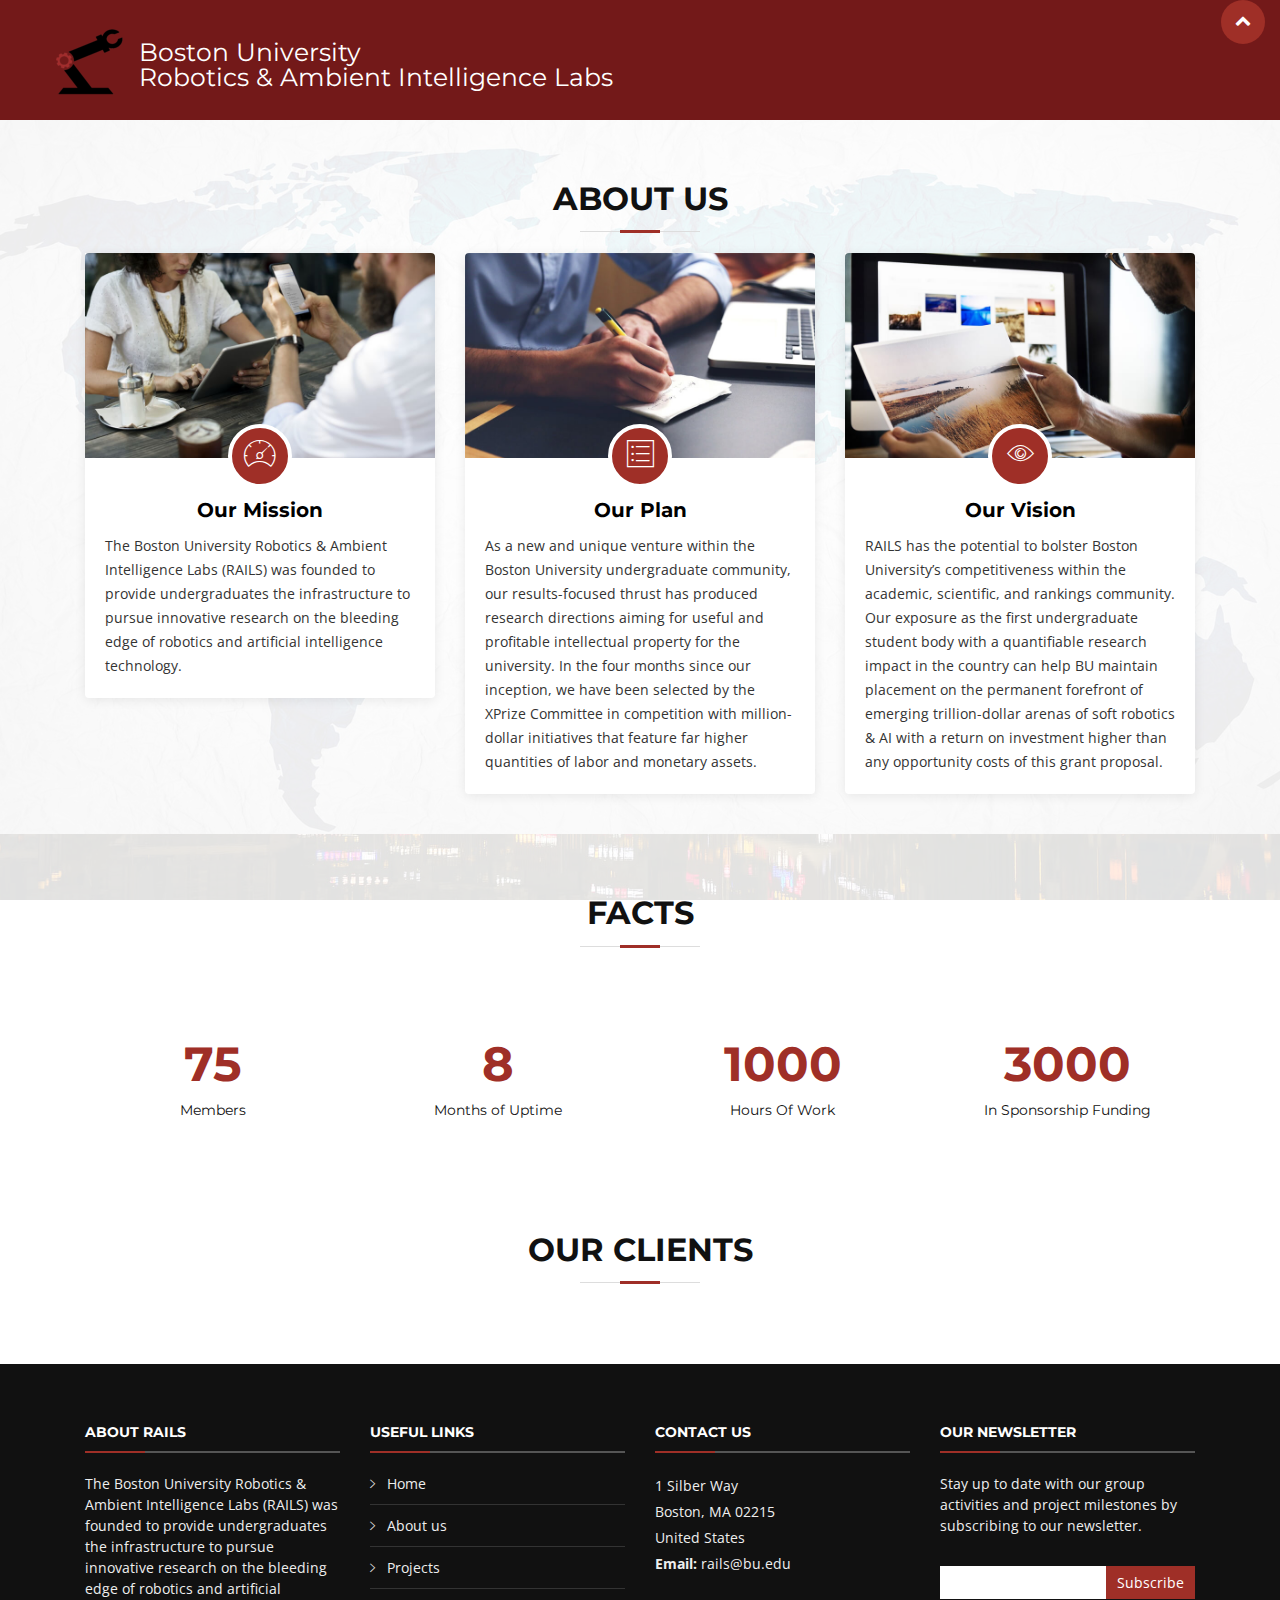
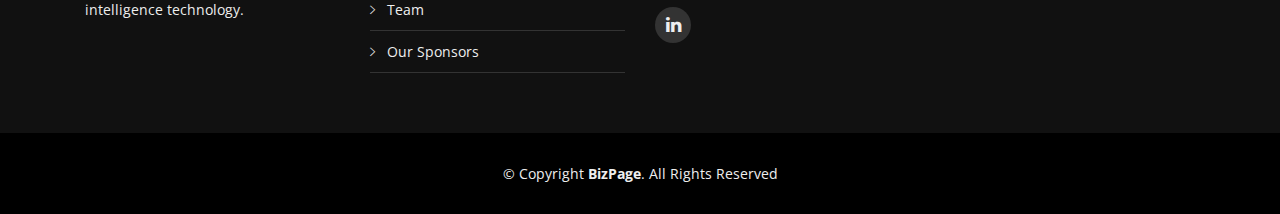
==== commit 310f2e15: "e" ====
--- a/html/about.html
+++ b/html/about.html
@@ -184,22 +184,19 @@
     ============================-->
     <section id="clients" class="wow fadeInUp">
       <div class="container">
-
         <header class="section-header">
-          <h3>Our Sponsors</h3>
+          <h3>Our Clients</h3>
         </header>
-
         <div class="owl-carousel clients-carousel">
-          <img src="https://www.students-care.org/wp-content/uploads/2018/08/kisspng-boston-university-school-of-medicine-wright-state-suffer-5adefe54604e06.8431782415245635403945.jpg" alt="">
-          <img src="https://images.squarespace-cdn.com/content/v1/5650b8e1e4b0991ab30cf61d/1458329769223-P8NZ85HAK9M8F4LHH45E/ke17ZwdGBToddI8pDm48kH2Of9ej6gnfj652TSZ3IOEUqsxRUqqbr1mOJYKfIPR7LoDQ9mXPOjoJoqy81S2I8N_N4V1vUb5AoIIIbLZhVYxCRW4BPu10St3TBAUQYVKc9WMqFP_elgBXcAy7iC73kdbH159Rmvn1_yqMf7mKYiL2Nzh0pHZo_UeuCf4pM_An/MElogosimple.jpg" alt="">
-          <img src="https://www.himaya.io/sites/default/files/styles/unlock_news_view/public/news/images/thumbnail/arrow.png?itok=tdV38Q7k" alt="">
-          <img src="https://www.bu.edu/eng/files/2017/02/ECELogo-1.jpg" alt="">
-          <img src="https://mms.businesswire.com/media/20180312005419/en/645467/23/3263738_RS35464_ANA_Avatar_Color_and_Black-3.jpg" alt="">
-          <img src="https://battlebots.com/wp-content/uploads/2015/05/New-BB-Logo.png" alt="">
-          <img src="https://media-exp1.licdn.com/dms/image/C4D1BAQF2_RoaacWX8A/company-background_10000/0?e=2159024400&v=beta&t=hKJYhcTt2IaDWx4BBi3sscMKl23bJ0z5iH2pBeKtIgE" alt="">
-
-        </div>
-
+          <img src="img/clients/client-1.png" alt="">
+          <img src="img/clients/client-2.png" alt="">
+          <img src="img/clients/client-3.png" alt="">
+          <img src="img/clients/client-4.png" alt="">
+          <img src="img/clients/client-5.png" alt="">
+          <img src="img/clients/client-6.png" alt="">
+          <img src="img/clients/client-7.png" alt="">
+          <img src="img/clients/client-8.png" alt="">
+        </div>
       </div>
     </section><!-- #clients -->
 <!--
--- a/css/style.css
+++ b/css/style.css
@@ -497,7 +497,8 @@
 }
 
 .nav-menu li:hover > a, .nav-menu > .menu-active > a {
-  color: #9F2F27;
+  color: #fff;
+  font-weight: 600;
 }
 
 .nav-menu > li {
@@ -520,7 +521,7 @@
   color: #333;
   transition: 0.3s;
   display: block;
-  font-size: 20px;
+  font-size: 14px;
   text-transform: none;
 }
 
@@ -746,7 +747,7 @@
 #about {
   background: url("../img/about-bg.jpg") center top no-repeat fixed;
   background-size: cover;
-  padding: 100px 0 40px 0;
+  padding: 60px 0 20px 0;
   position: relative;
 }
 
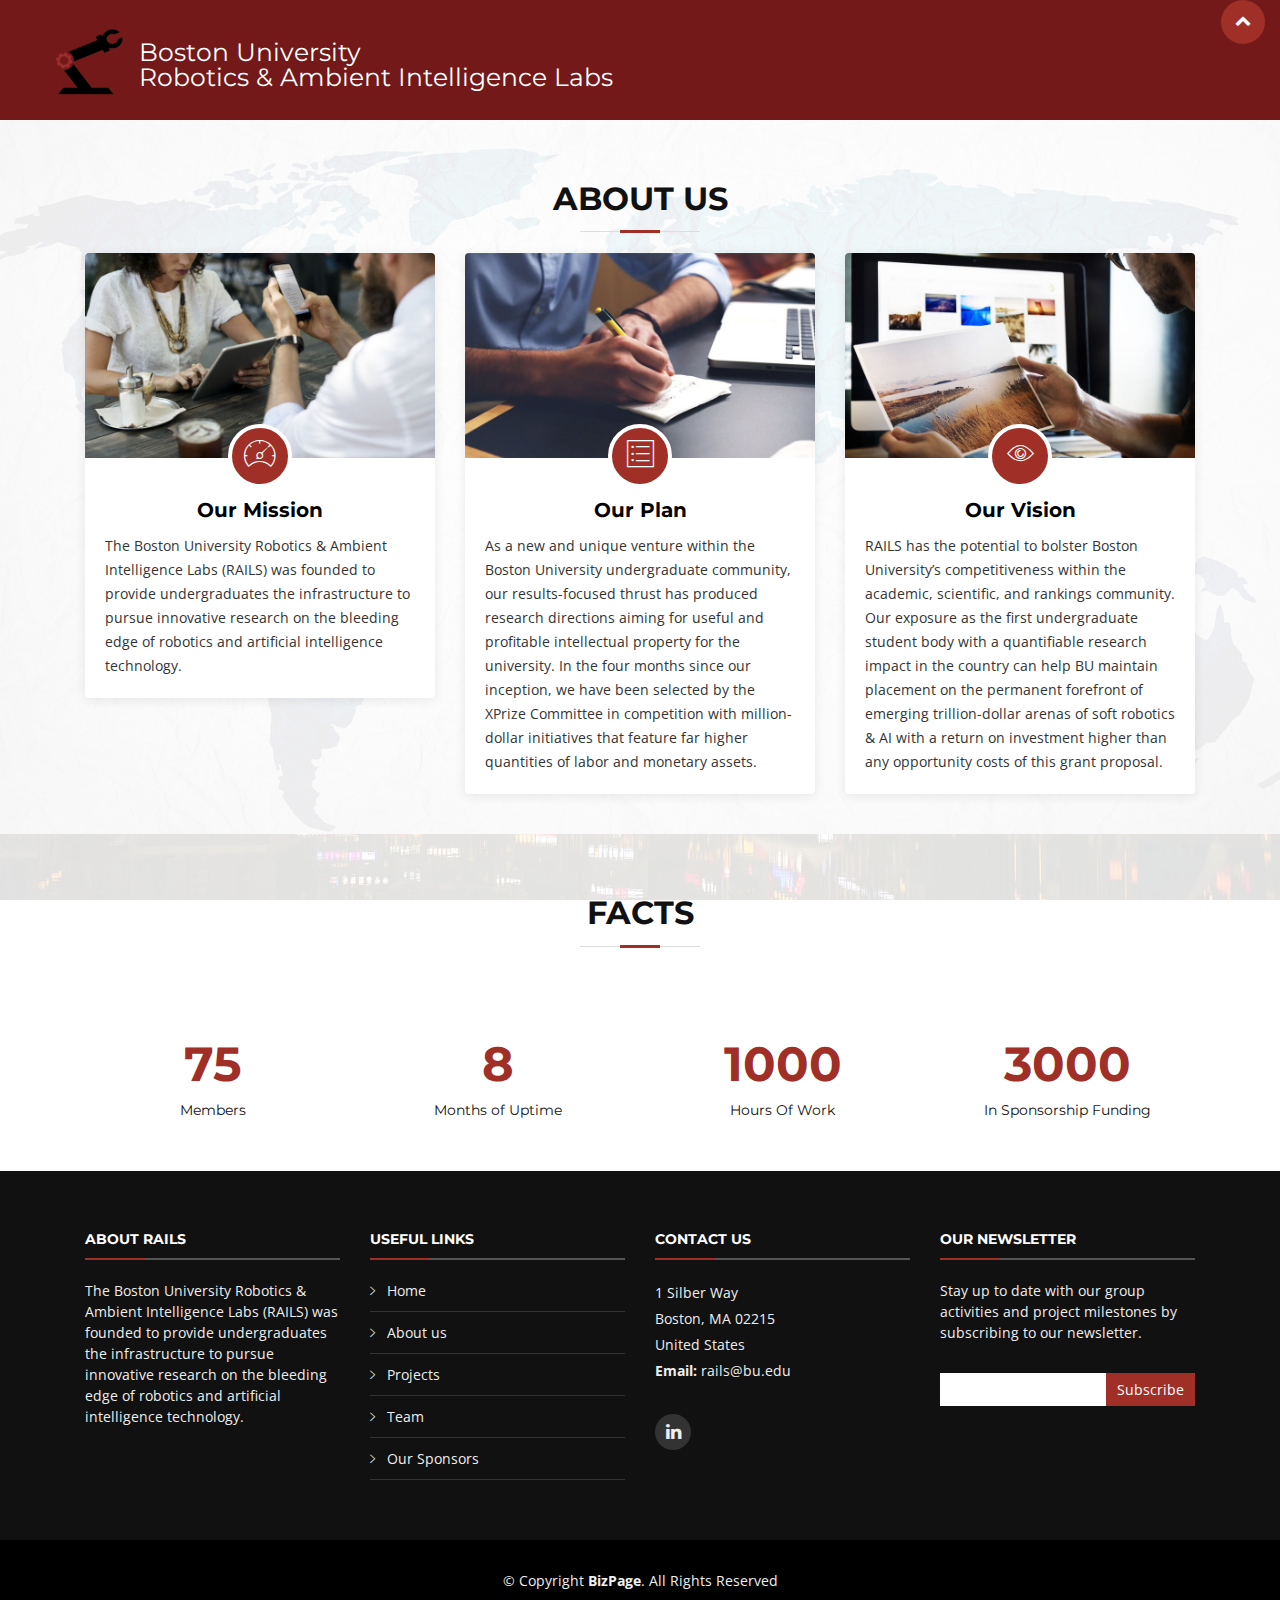
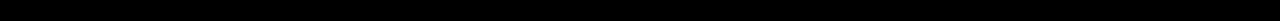
==== commit e0833a5b: "moved sponosrs section" ====
--- a/html/about.html
+++ b/html/about.html
@@ -179,26 +179,7 @@
       </div>
     </section><!-- #facts -->
 
-    <!--==========================
-      Clients Section
-    ============================-->
-    <section id="clients" class="wow fadeInUp">
-      <div class="container">
-        <header class="section-header">
-          <h3>Our Clients</h3>
-        </header>
-        <div class="owl-carousel clients-carousel">
-          <img src="img/clients/client-1.png" alt="">
-          <img src="img/clients/client-2.png" alt="">
-          <img src="img/clients/client-3.png" alt="">
-          <img src="img/clients/client-4.png" alt="">
-          <img src="img/clients/client-5.png" alt="">
-          <img src="img/clients/client-6.png" alt="">
-          <img src="img/clients/client-7.png" alt="">
-          <img src="img/clients/client-8.png" alt="">
-        </div>
-      </div>
-    </section><!-- #clients -->
+  
 <!--
 
     <section id="testimonials" class="section-bg wow fadeInUp">
